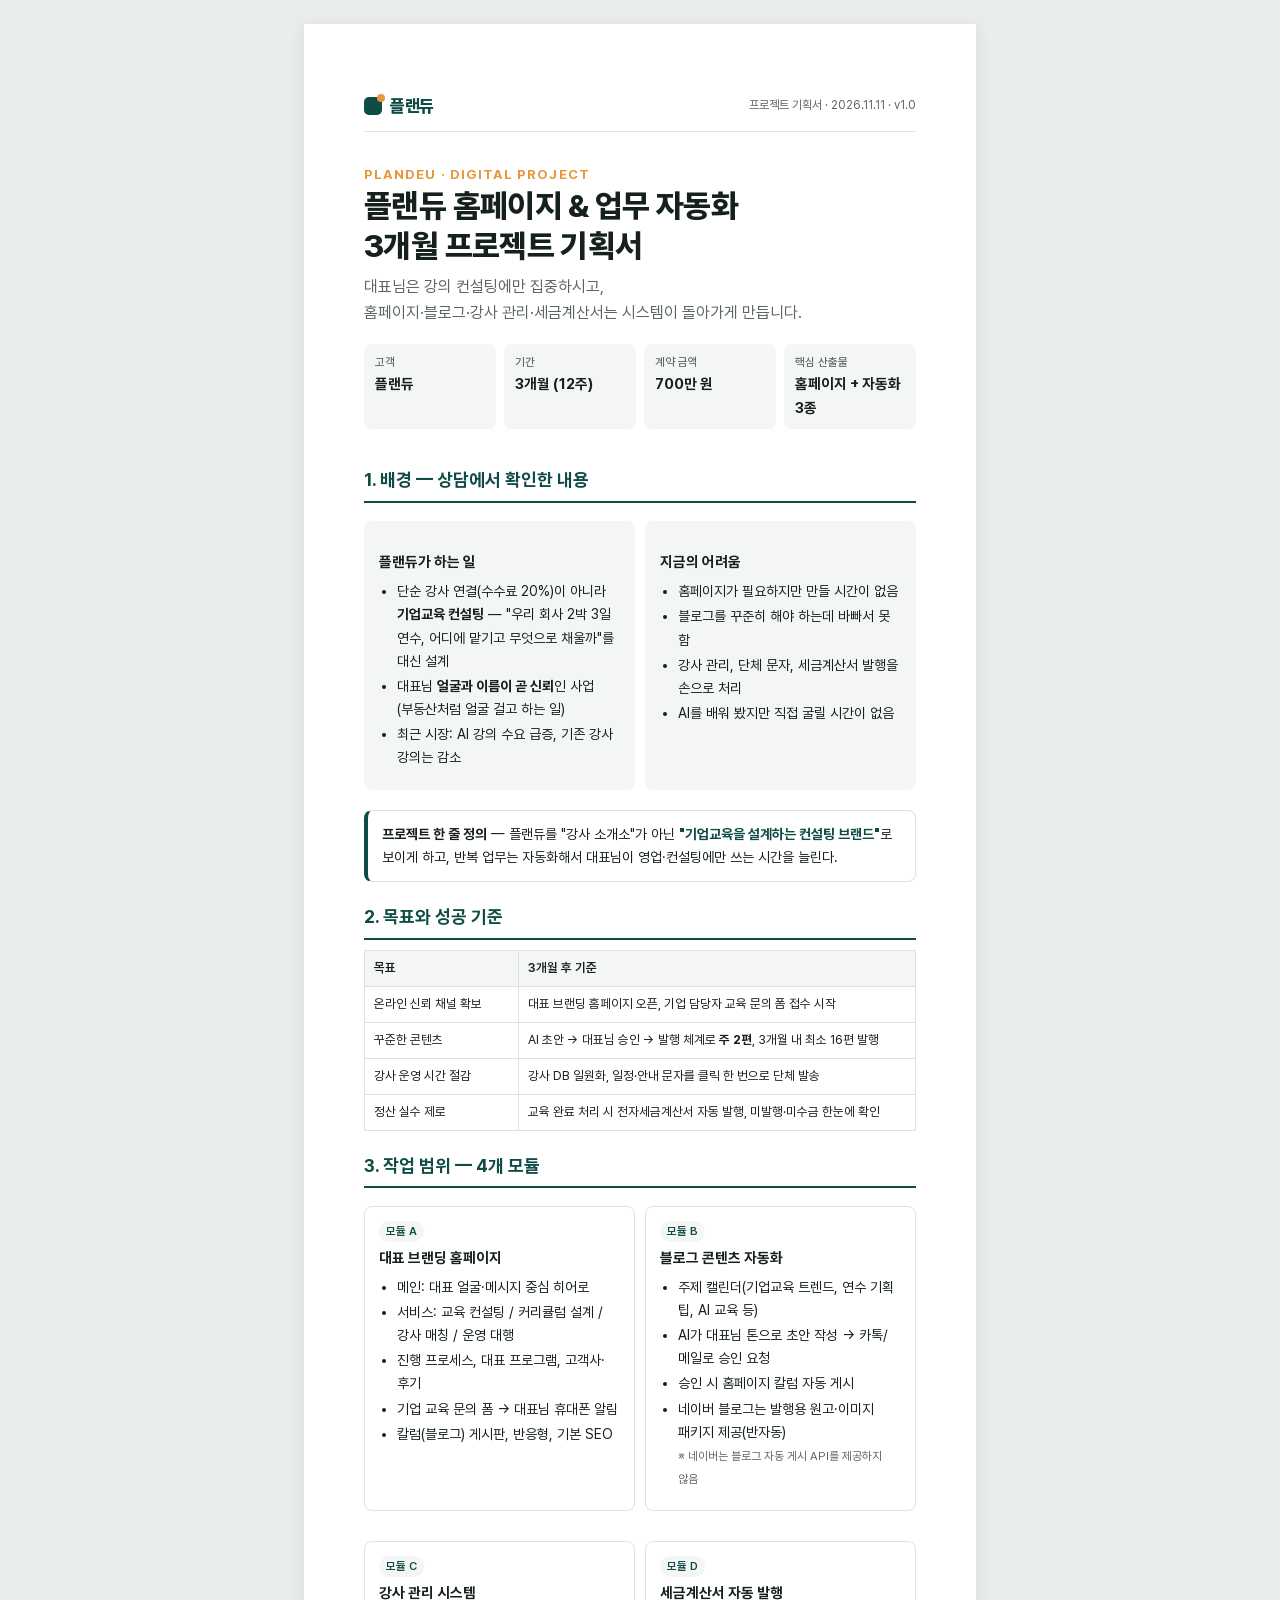
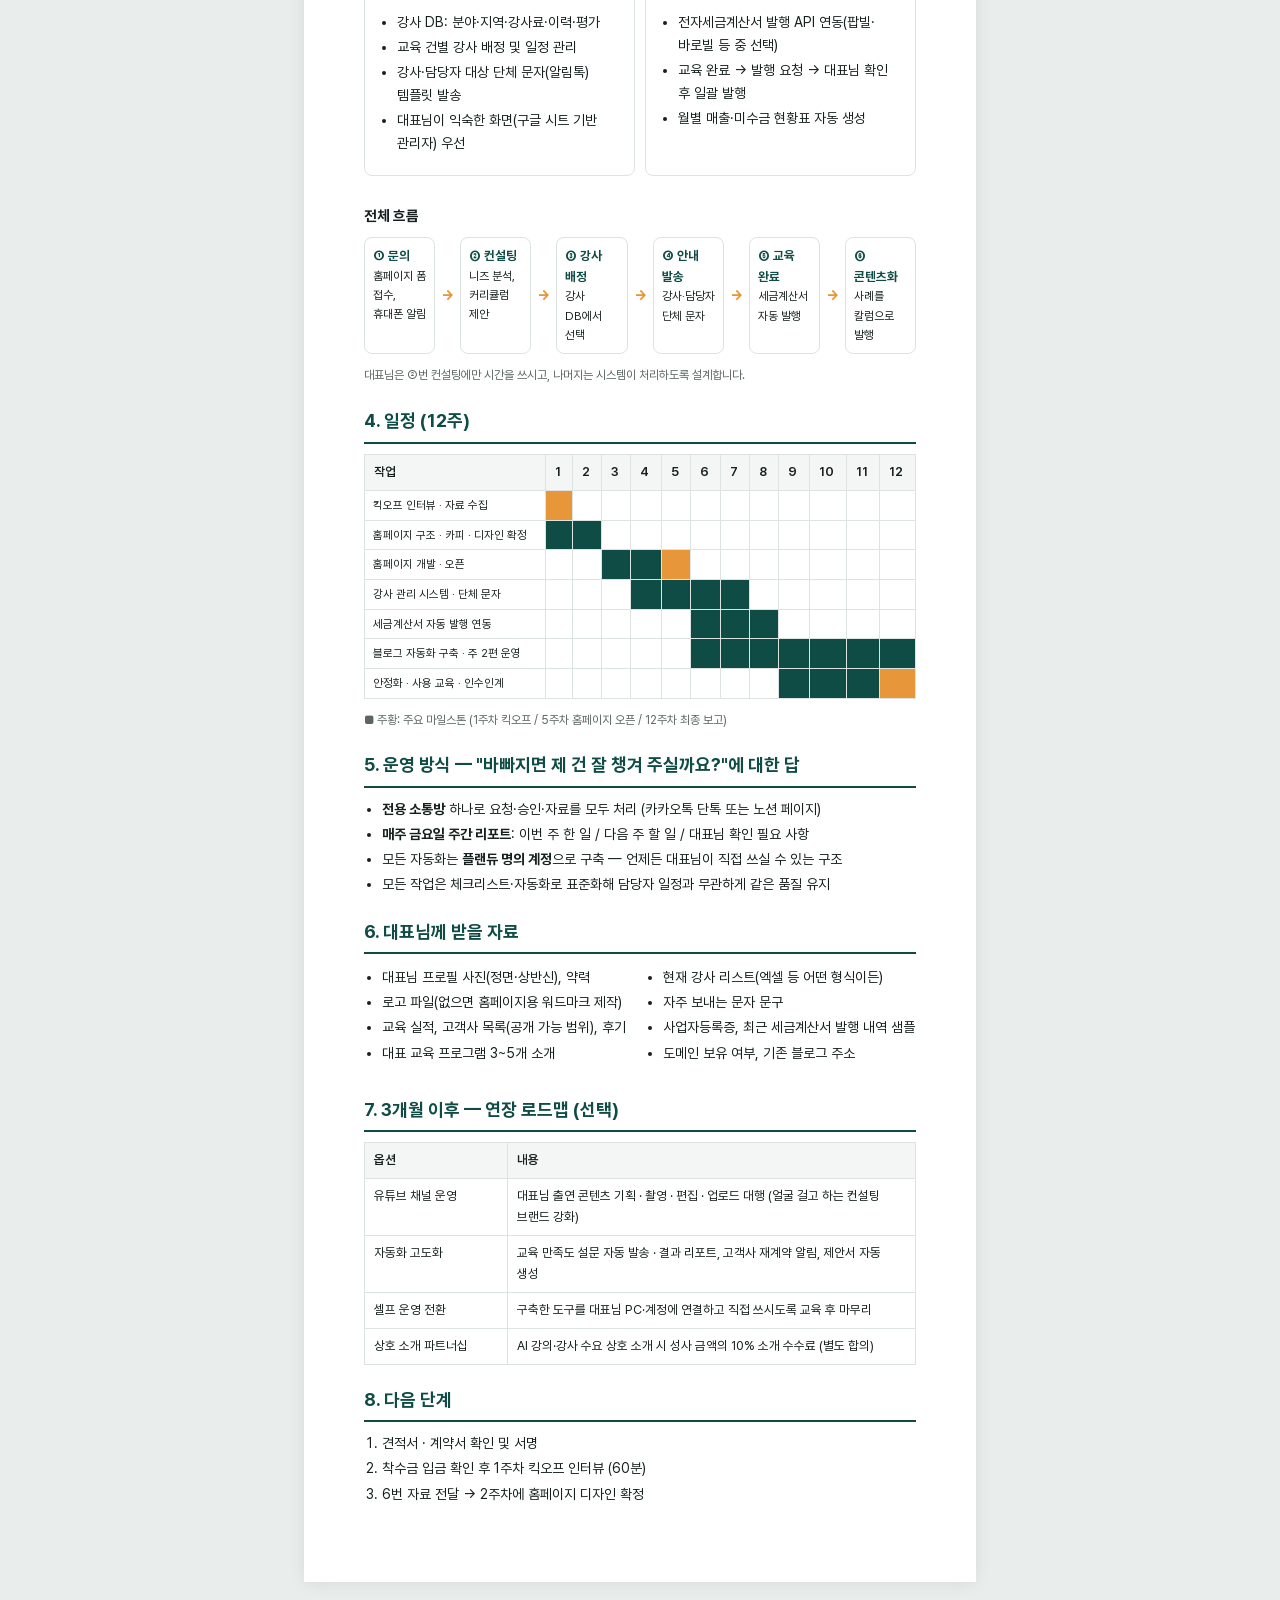
==== plandeu/01_기획서.html @ e1612bf4 "플랜듀 프로젝트 시작: 기획서·견적서·계약서·홈페이지 시안 - 2026-11-11 통화 내용 기반 3개월 700만 원 프로젝트 문서화 - 기획서/견적서/계약서 HTML + PDF," ====
<!doctype html>
<html lang="ko">
<head>
<meta charset="utf-8">
<meta name="viewport" content="width=device-width, initial-scale=1">
<title>플랜듀 프로젝트 기획서</title>
<link rel="stylesheet" href="doc.css">
<style>
  .cover { padding: 14px 0 10px; }
  h2 { margin-top: 20px; }
  .cover .kicker { color: var(--accent); font-weight: 700; font-size: 10pt; letter-spacing: .08em; }
  .cover .lead { font-size: 12pt; color: var(--sub); margin-top: 8px; }
  .meta { display: grid; grid-template-columns: repeat(4, 1fr); gap: 8px; margin: 18px 0 6px; }
  .meta div { background: var(--soft); border-radius: 8px; padding: 9px 11px; }
  .meta b { display: block; font-size: 8.5pt; color: var(--sub); font-weight: 500; }
  .meta span { font-weight: 700; font-size: 11pt; }
  .flow { display: flex; flex-wrap: wrap; gap: 6px; align-items: stretch; margin: 8px 0 12px; }
  .flow .st { flex: 1 1 0; min-width: 0; border: 1px solid var(--line); border-radius: 8px; padding: 8px; font-size: 8.8pt; background: #fff; }
  .flow .st b { display: block; color: var(--brand); font-size: 9.5pt; }
  .flow .ar { align-self: center; color: var(--accent); font-weight: 800; }
  .gantt td { padding: 5px 4px; text-align: center; font-size: 8.5pt; }
  .gantt td:first-child { text-align: left; white-space: nowrap; padding-left: 8px; }
  .gantt .on { background: var(--brand); }
  .gantt .ac { background: var(--accent); }
  .mod h3 { margin-top: 0; }
  .mod .tag { margin-bottom: 4px; }
</style>
</head>
<body>
<div class="page">

<div class="brandbar"><span class="logo"><i></i>플랜듀</span><span>프로젝트 기획서 · 2026.11.11 · v1.0</span></div>

<section class="cover">
  <div class="kicker">PLANDEU · DIGITAL PROJECT</div>
  <h1>플랜듀 홈페이지 &amp; 업무 자동화<br>3개월 프로젝트 기획서</h1>
  <p class="lead">대표님은 강의 컨설팅에만 집중하시고,<br>홈페이지·블로그·강사 관리·세금계산서는 시스템이 돌아가게 만듭니다.</p>
  <div class="meta">
    <div><b>고객</b><span>플랜듀</span></div>
    <div><b>기간</b><span>3개월 (12주)</span></div>
    <div><b>계약 금액</b><span>700만 원</span></div>
    <div><b>핵심 산출물</b><span>홈페이지 + 자동화 3종</span></div>
  </div>
</section>

<h2>1. 배경 — 상담에서 확인한 내용</h2>
<div class="grid2">
  <div class="box soft">
    <h3>플랜듀가 하는 일</h3>
    <ul>
      <li>단순 강사 연결(수수료 20%)이 아니라 <strong>기업교육 컨설팅</strong> — "우리 회사 2박 3일 연수, 어디에 맡기고 무엇으로 채울까"를 대신 설계</li>
      <li>대표님 <strong>얼굴과 이름이 곧 신뢰</strong>인 사업 (부동산처럼 얼굴 걸고 하는 일)</li>
      <li>최근 시장: AI 강의 수요 급증, 기존 강사 강의는 감소</li>
    </ul>
  </div>
  <div class="box soft">
    <h3>지금의 어려움</h3>
    <ul>
      <li>홈페이지가 필요하지만 만들 시간이 없음</li>
      <li>블로그를 꾸준히 해야 하는데 바빠서 못 함</li>
      <li>강사 관리, 단체 문자, 세금계산서 발행을 손으로 처리</li>
      <li>AI를 배워 봤지만 직접 굴릴 시간이 없음</li>
    </ul>
  </div>
</div>
<div class="box brand">
  <strong>프로젝트 한 줄 정의</strong> — 플랜듀를 "강사 소개소"가 아닌 <span class="hl">"기업교육을 설계하는 컨설팅 브랜드"</span>로 보이게 하고, 반복 업무는 자동화해서 대표님이 영업·컨설팅에만 쓰는 시간을 늘린다.
</div>

<h2>2. 목표와 성공 기준</h2>
<table>
  <thead><tr><th style="width:28%">목표</th><th>3개월 후 기준</th></tr></thead>
  <tbody>
    <tr><td>온라인 신뢰 채널 확보</td><td>대표 브랜딩 홈페이지 오픈, 기업 담당자 교육 문의 폼 접수 시작</td></tr>
    <tr><td>꾸준한 콘텐츠</td><td>AI 초안 → 대표님 승인 → 발행 체계로 <strong>주 2편</strong>, 3개월 내 최소 16편 발행</td></tr>
    <tr><td>강사 운영 시간 절감</td><td>강사 DB 일원화, 일정·안내 문자를 클릭 한 번으로 단체 발송</td></tr>
    <tr><td>정산 실수 제로</td><td>교육 완료 처리 시 전자세금계산서 자동 발행, 미발행·미수금 한눈에 확인</td></tr>
  </tbody>
</table>

<h2>3. 작업 범위 — 4개 모듈</h2>
<div class="grid2">
  <div class="box mod">
    <span class="tag">모듈 A</span>
    <h3>대표 브랜딩 홈페이지</h3>
    <ul>
      <li>메인: 대표 얼굴·메시지 중심 히어로</li>
      <li>서비스: 교육 컨설팅 / 커리큘럼 설계 / 강사 매칭 / 운영 대행</li>
      <li>진행 프로세스, 대표 프로그램, 고객사·후기</li>
      <li>기업 교육 문의 폼 → 대표님 휴대폰 알림</li>
      <li>칼럼(블로그) 게시판, 반응형, 기본 SEO</li>
    </ul>
  </div>
  <div class="box mod">
    <span class="tag">모듈 B</span>
    <h3>블로그 콘텐츠 자동화</h3>
    <ul>
      <li>주제 캘린더(기업교육 트렌드, 연수 기획 팁, AI 교육 등)</li>
      <li>AI가 대표님 톤으로 초안 작성 → 카톡/메일로 승인 요청</li>
      <li>승인 시 홈페이지 칼럼 자동 게시</li>
      <li>네이버 블로그는 발행용 원고·이미지 패키지 제공(반자동)<br><small>※ 네이버는 블로그 자동 게시 API를 제공하지 않음</small></li>
    </ul>
  </div>
  <div class="box mod">
    <span class="tag">모듈 C</span>
    <h3>강사 관리 시스템</h3>
    <ul>
      <li>강사 DB: 분야·지역·강사료·이력·평가</li>
      <li>교육 건별 강사 배정 및 일정 관리</li>
      <li>강사·담당자 대상 단체 문자(알림톡) 템플릿 발송</li>
      <li>대표님이 익숙한 화면(구글 시트 기반 관리자) 우선</li>
    </ul>
  </div>
  <div class="box mod">
    <span class="tag">모듈 D</span>
    <h3>세금계산서 자동 발행</h3>
    <ul>
      <li>전자세금계산서 발행 API 연동(팝빌·바로빌 등 중 선택)</li>
      <li>교육 완료 → 발행 요청 → 대표님 확인 후 일괄 발행</li>
      <li>월별 매출·미수금 현황표 자동 생성</li>
    </ul>
  </div>
</div>

<h3>전체 흐름</h3>
<div class="flow">
  <div class="st"><b>① 문의</b>홈페이지 폼 접수, 휴대폰 알림</div><div class="ar">→</div>
  <div class="st"><b>② 컨설팅</b>니즈 분석, 커리큘럼 제안</div><div class="ar">→</div>
  <div class="st"><b>③ 강사 배정</b>강사 DB에서 선택</div><div class="ar">→</div>
  <div class="st"><b>④ 안내 발송</b>강사·담당자 단체 문자</div><div class="ar">→</div>
  <div class="st"><b>⑤ 교육 완료</b>세금계산서 자동 발행</div><div class="ar">→</div>
  <div class="st"><b>⑥ 콘텐츠화</b>사례를 칼럼으로 발행</div>
</div>
<p class="note">대표님은 ②번 컨설팅에만 시간을 쓰시고, 나머지는 시스템이 처리하도록 설계합니다.</p>

<h2>4. 일정 (12주)</h2>
<table class="gantt">
  <thead><tr><th>작업</th><th>1</th><th>2</th><th>3</th><th>4</th><th>5</th><th>6</th><th>7</th><th>8</th><th>9</th><th>10</th><th>11</th><th>12</th></tr></thead>
  <tbody>
    <tr><td>킥오프 인터뷰 · 자료 수집</td><td class="ac"></td><td></td><td></td><td></td><td></td><td></td><td></td><td></td><td></td><td></td><td></td><td></td></tr>
    <tr><td>홈페이지 구조 · 카피 · 디자인 확정</td><td class="on"></td><td class="on"></td><td></td><td></td><td></td><td></td><td></td><td></td><td></td><td></td><td></td><td></td></tr>
    <tr><td>홈페이지 개발 · 오픈</td><td></td><td></td><td class="on"></td><td class="on"></td><td class="ac"></td><td></td><td></td><td></td><td></td><td></td><td></td><td></td></tr>
    <tr><td>강사 관리 시스템 · 단체 문자</td><td></td><td></td><td></td><td class="on"></td><td class="on"></td><td class="on"></td><td class="on"></td><td></td><td></td><td></td><td></td><td></td></tr>
    <tr><td>세금계산서 자동 발행 연동</td><td></td><td></td><td></td><td></td><td></td><td class="on"></td><td class="on"></td><td class="on"></td><td></td><td></td><td></td><td></td></tr>
    <tr><td>블로그 자동화 구축 · 주 2편 운영</td><td></td><td></td><td></td><td></td><td></td><td class="on"></td><td class="on"></td><td class="on"></td><td class="on"></td><td class="on"></td><td class="on"></td><td class="on"></td></tr>
    <tr><td>안정화 · 사용 교육 · 인수인계</td><td></td><td></td><td></td><td></td><td></td><td></td><td></td><td></td><td class="on"></td><td class="on"></td><td class="on"></td><td class="ac"></td></tr>
  </tbody>
</table>
<p class="note">■ 주황: 주요 마일스톤 (1주차 킥오프 / 5주차 홈페이지 오픈 / 12주차 최종 보고)</p>

<h2>5. 운영 방식 — "바빠지면 제 건 잘 챙겨 주실까요?"에 대한 답</h2>
<ul>
  <li><strong>전용 소통방</strong> 하나로 요청·승인·자료를 모두 처리 (카카오톡 단톡 또는 노션 페이지)</li>
  <li><strong>매주 금요일 주간 리포트</strong>: 이번 주 한 일 / 다음 주 할 일 / 대표님 확인 필요 사항</li>
  <li>모든 자동화는 <strong>플랜듀 명의 계정</strong>으로 구축 — 언제든 대표님이 직접 쓰실 수 있는 구조</li>
  <li>모든 작업은 체크리스트·자동화로 표준화해 담당자 일정과 무관하게 같은 품질 유지</li>
</ul>

<h2>6. 대표님께 받을 자료</h2>
<div class="grid2">
  <ul>
    <li>대표님 프로필 사진(정면·상반신), 약력</li>
    <li>로고 파일(없으면 홈페이지용 워드마크 제작)</li>
    <li>교육 실적, 고객사 목록(공개 가능 범위), 후기</li>
    <li>대표 교육 프로그램 3~5개 소개</li>
  </ul>
  <ul>
    <li>현재 강사 리스트(엑셀 등 어떤 형식이든)</li>
    <li>자주 보내는 문자 문구</li>
    <li>사업자등록증, 최근 세금계산서 발행 내역 샘플</li>
    <li>도메인 보유 여부, 기존 블로그 주소</li>
  </ul>
</div>

<h2>7. 3개월 이후 — 연장 로드맵 (선택)</h2>
<table>
  <thead><tr><th style="width:26%">옵션</th><th>내용</th></tr></thead>
  <tbody>
    <tr><td>유튜브 채널 운영</td><td>대표님 출연 콘텐츠 기획 · 촬영 · 편집 · 업로드 대행 (얼굴 걸고 하는 컨설팅 브랜드 강화)</td></tr>
    <tr><td>자동화 고도화</td><td>교육 만족도 설문 자동 발송 · 결과 리포트, 고객사 재계약 알림, 제안서 자동 생성</td></tr>
    <tr><td>셀프 운영 전환</td><td>구축한 도구를 대표님 PC·계정에 연결하고 직접 쓰시도록 교육 후 마무리</td></tr>
    <tr><td>상호 소개 파트너십</td><td>AI 강의·강사 수요 상호 소개 시 성사 금액의 10% 소개 수수료 (별도 합의)</td></tr>
  </tbody>
</table>

<h2>8. 다음 단계</h2>
<ol>
  <li>견적서 · 계약서 확인 및 서명</li>
  <li>착수금 입금 확인 후 1주차 킥오프 인터뷰 (60분)</li>
  <li>6번 자료 전달 → 2주차에 홈페이지 디자인 확정</li>
</ol>

</div>
</body>
</html>
---- plandeu/doc.css ----
/* 플랜듀 문서 공통 스타일 — A4 인쇄/PDF용 */
@font-face { font-family: Pretendard; font-weight: 400; src: url(../cardnews/fonts/Pretendard-Regular.woff2) format('woff2'); }
@font-face { font-family: Pretendard; font-weight: 500; src: url(../cardnews/fonts/Pretendard-Medium.woff2) format('woff2'); }
@font-face { font-family: Pretendard; font-weight: 600; src: url(../cardnews/fonts/Pretendard-SemiBold.woff2) format('woff2'); }
@font-face { font-family: Pretendard; font-weight: 700; src: url(../cardnews/fonts/Pretendard-Bold.woff2) format('woff2'); }
@font-face { font-family: Pretendard; font-weight: 800; src: url(../cardnews/fonts/Pretendard-ExtraBold.woff2) format('woff2'); }

:root {
  --ink: #16201F;
  --sub: #5B6664;
  --line: #DCE3E1;
  --soft: #F3F6F5;
  --brand: #0F4C45;     /* 플랜듀 딥그린 */
  --accent: #E8963A;    /* 앰버 포인트 */
}
@page { size: A4; margin: 18mm 16mm 18mm 16mm; }
* { box-sizing: border-box; }
html { -webkit-print-color-adjust: exact; print-color-adjust: exact; }
body {
  margin: 0; color: var(--ink); background: #fff;
  font-family: Pretendard, 'Apple SD Gothic Neo', 'Noto Sans KR', sans-serif;
  font-size: 10.5pt; line-height: 1.65; word-break: keep-all;
}
.page { max-width: 178mm; margin: 0 auto; }
@media screen { body { background: #E9EEED; } .page { background: #fff; padding: 18mm 16mm; margin: 24px auto; box-shadow: 0 2px 16px rgba(0,0,0,.08); } }

h1 { font-size: 24pt; font-weight: 800; letter-spacing: -0.02em; margin: 0 0 4px; line-height: 1.25; }
h2 { font-size: 13.5pt; font-weight: 700; margin: 26px 0 10px; padding-bottom: 6px; border-bottom: 2px solid var(--brand); color: var(--brand); break-after: avoid; }
h3 { font-size: 11pt; font-weight: 700; margin: 16px 0 6px; break-after: avoid; }
p { margin: 0 0 8px; }
ul, ol { margin: 0 0 8px; padding-left: 18px; }
li { margin: 2px 0; }
small, .muted { color: var(--sub); }
strong { font-weight: 700; }
.hl { color: var(--brand); font-weight: 700; }

.brandbar { display: flex; justify-content: space-between; align-items: center; padding-bottom: 10px; margin-bottom: 18px; border-bottom: 1px solid var(--line); font-size: 9pt; color: var(--sub); }
.logo { display: inline-flex; align-items: center; gap: 8px; font-weight: 800; font-size: 13pt; color: var(--brand); letter-spacing: -0.02em; }
.logo i { width: 18px; height: 18px; border-radius: 5px; background: var(--brand); position: relative; display: inline-block; }
.logo i::after { content: ''; position: absolute; right: -3px; top: -3px; width: 8px; height: 8px; border-radius: 50%; background: var(--accent); }

table { width: 100%; border-collapse: collapse; margin: 6px 0 12px; font-size: 9.5pt; break-inside: auto; }
th, td { border: 1px solid var(--line); padding: 7px 9px; vertical-align: top; text-align: left; }
th { background: var(--soft); font-weight: 600; }
tr { break-inside: avoid; }
td.num, th.num { text-align: right; font-variant-numeric: tabular-nums; white-space: nowrap; }
tfoot td { font-weight: 700; background: var(--soft); }

.box { border: 1px solid var(--line); border-radius: 8px; padding: 12px 14px; margin: 8px 0 12px; background: #fff; break-inside: avoid; }
.box.soft { background: var(--soft); border-color: transparent; }
.box.brand { border-left: 4px solid var(--brand); }
.grid2 { display: grid; grid-template-columns: 1fr 1fr; gap: 10px; }
.grid3 { display: grid; grid-template-columns: 1fr 1fr 1fr; gap: 10px; }
.tag { display: inline-block; font-size: 8.5pt; font-weight: 600; padding: 1px 7px; border-radius: 99px; background: var(--soft); color: var(--brand); }
.note { font-size: 9pt; color: var(--sub); }
.blank { display: inline-block; min-width: 120px; border-bottom: 1px solid var(--ink); }
.pb { break-before: page; }
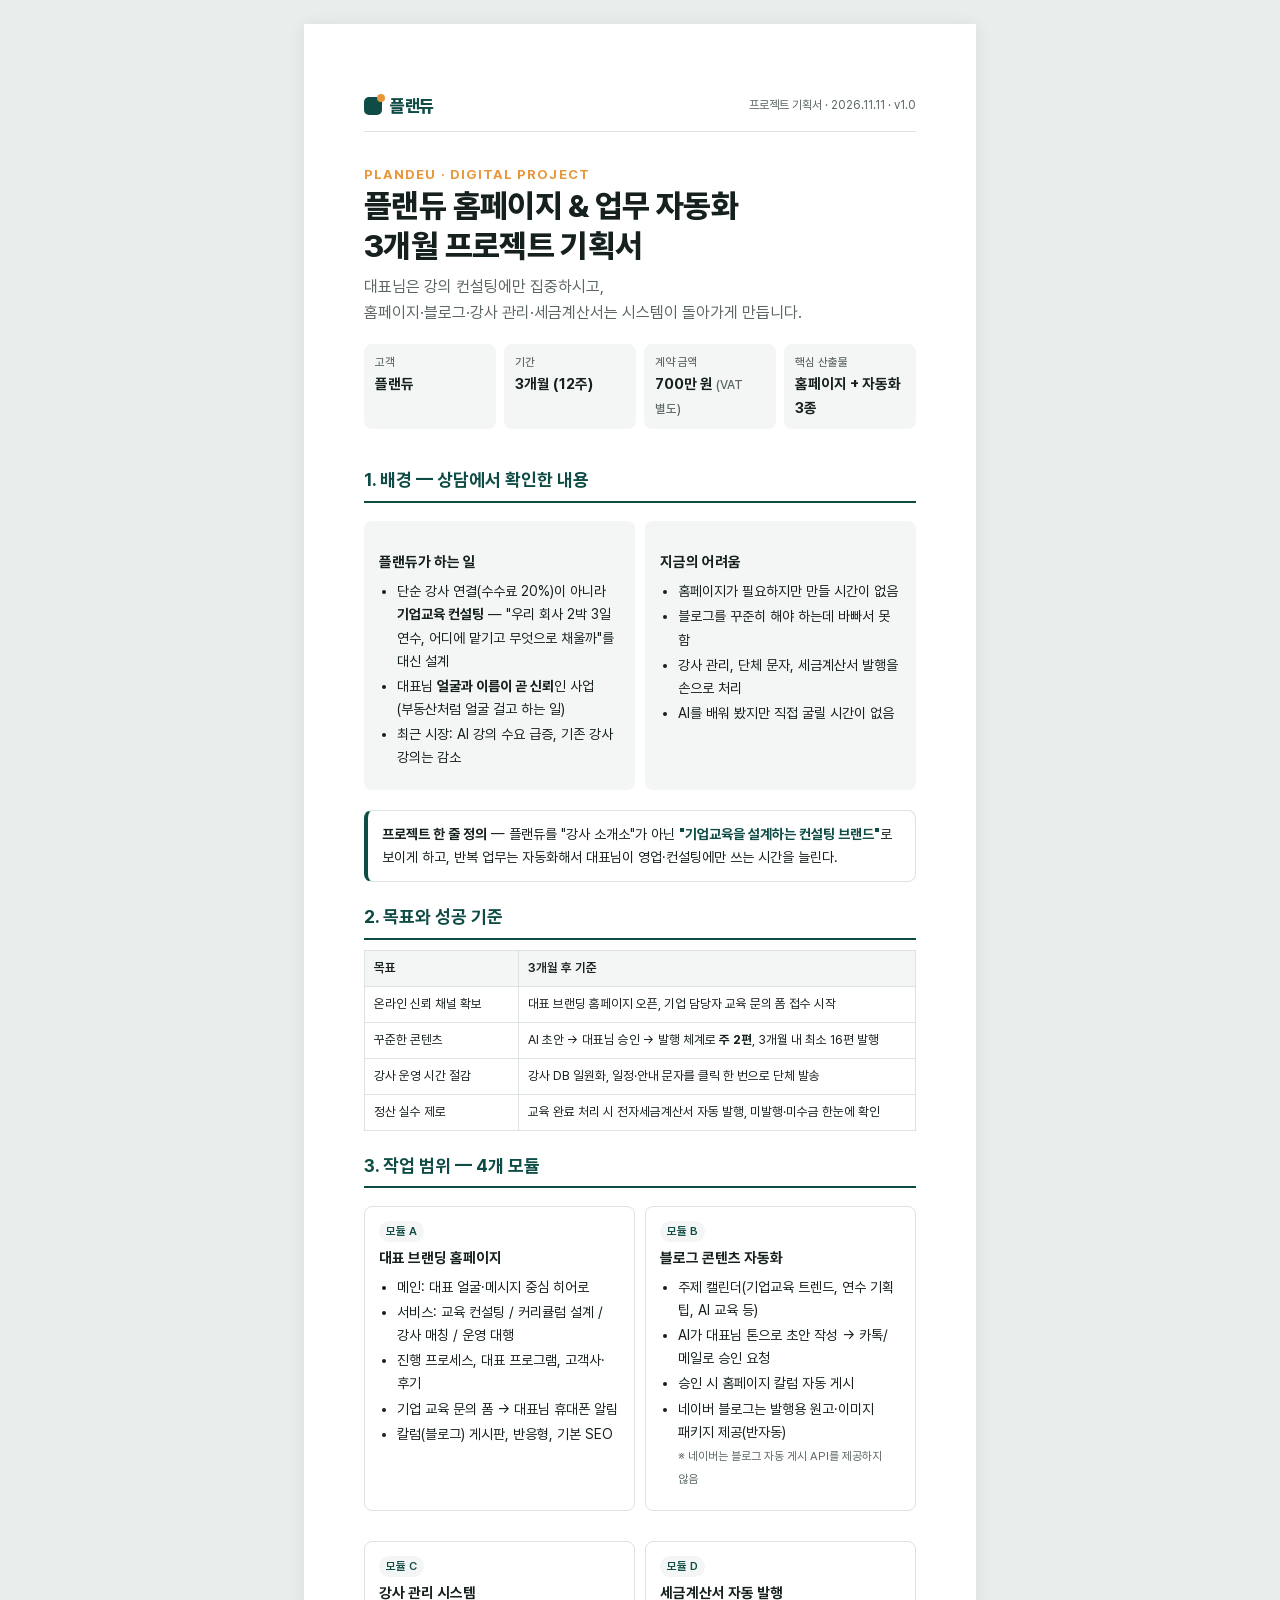
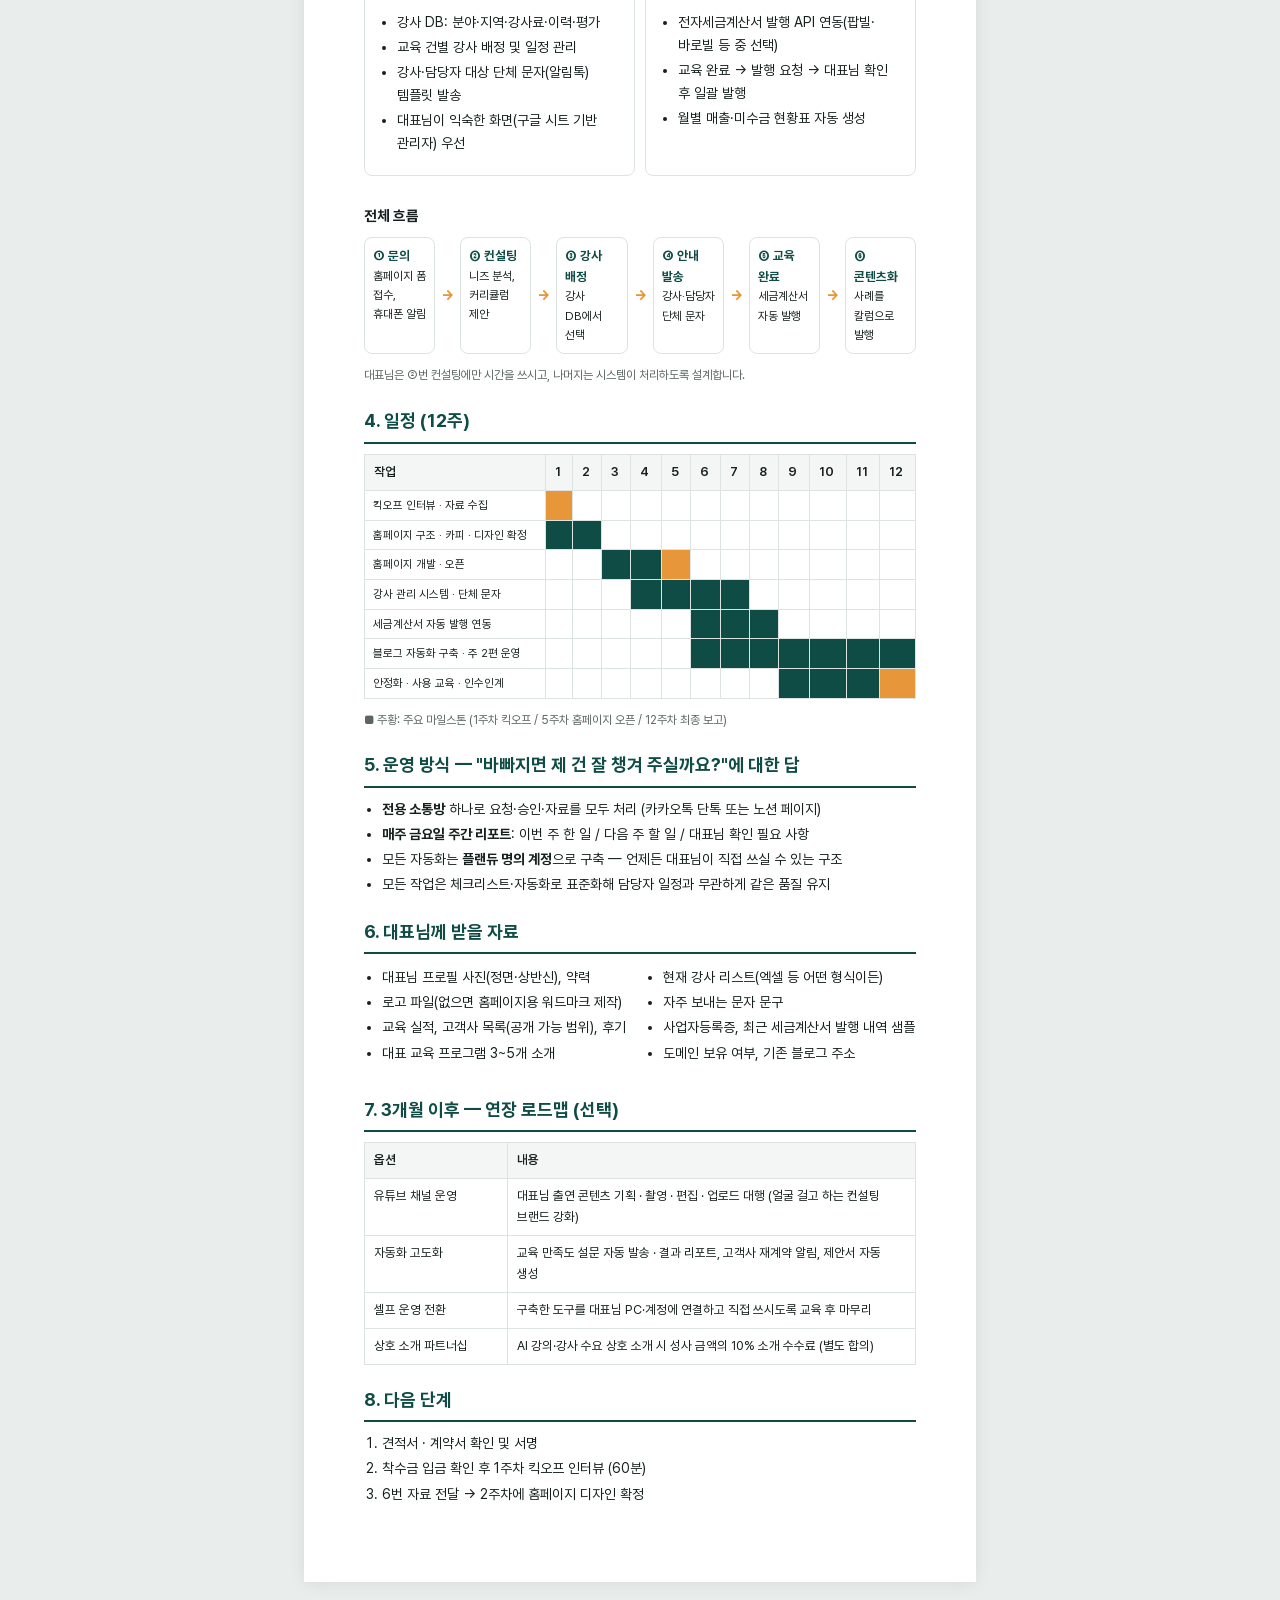
==== commit d33ae54d: "플랜듀: 계약 금액 부가세 별도 확정 반영 Co-Authored-By: Claude Opus 5.5 <noreply@anthropic.com> Claude-Session: http" ====
--- a/plandeu/01_기획서.html
+++ b/plandeu/01_기획서.html
@@ -38,7 +38,7 @@
   <div class="meta">
     <div><b>고객</b><span>플랜듀</span></div>
     <div><b>기간</b><span>3개월 (12주)</span></div>
-    <div><b>계약 금액</b><span>700만 원</span></div>
+    <div><b>계약 금액</b><span>700만 원 <small style="font-weight:500">(VAT 별도)</small></span></div>
     <div><b>핵심 산출물</b><span>홈페이지 + 자동화 3종</span></div>
   </div>
 </section>
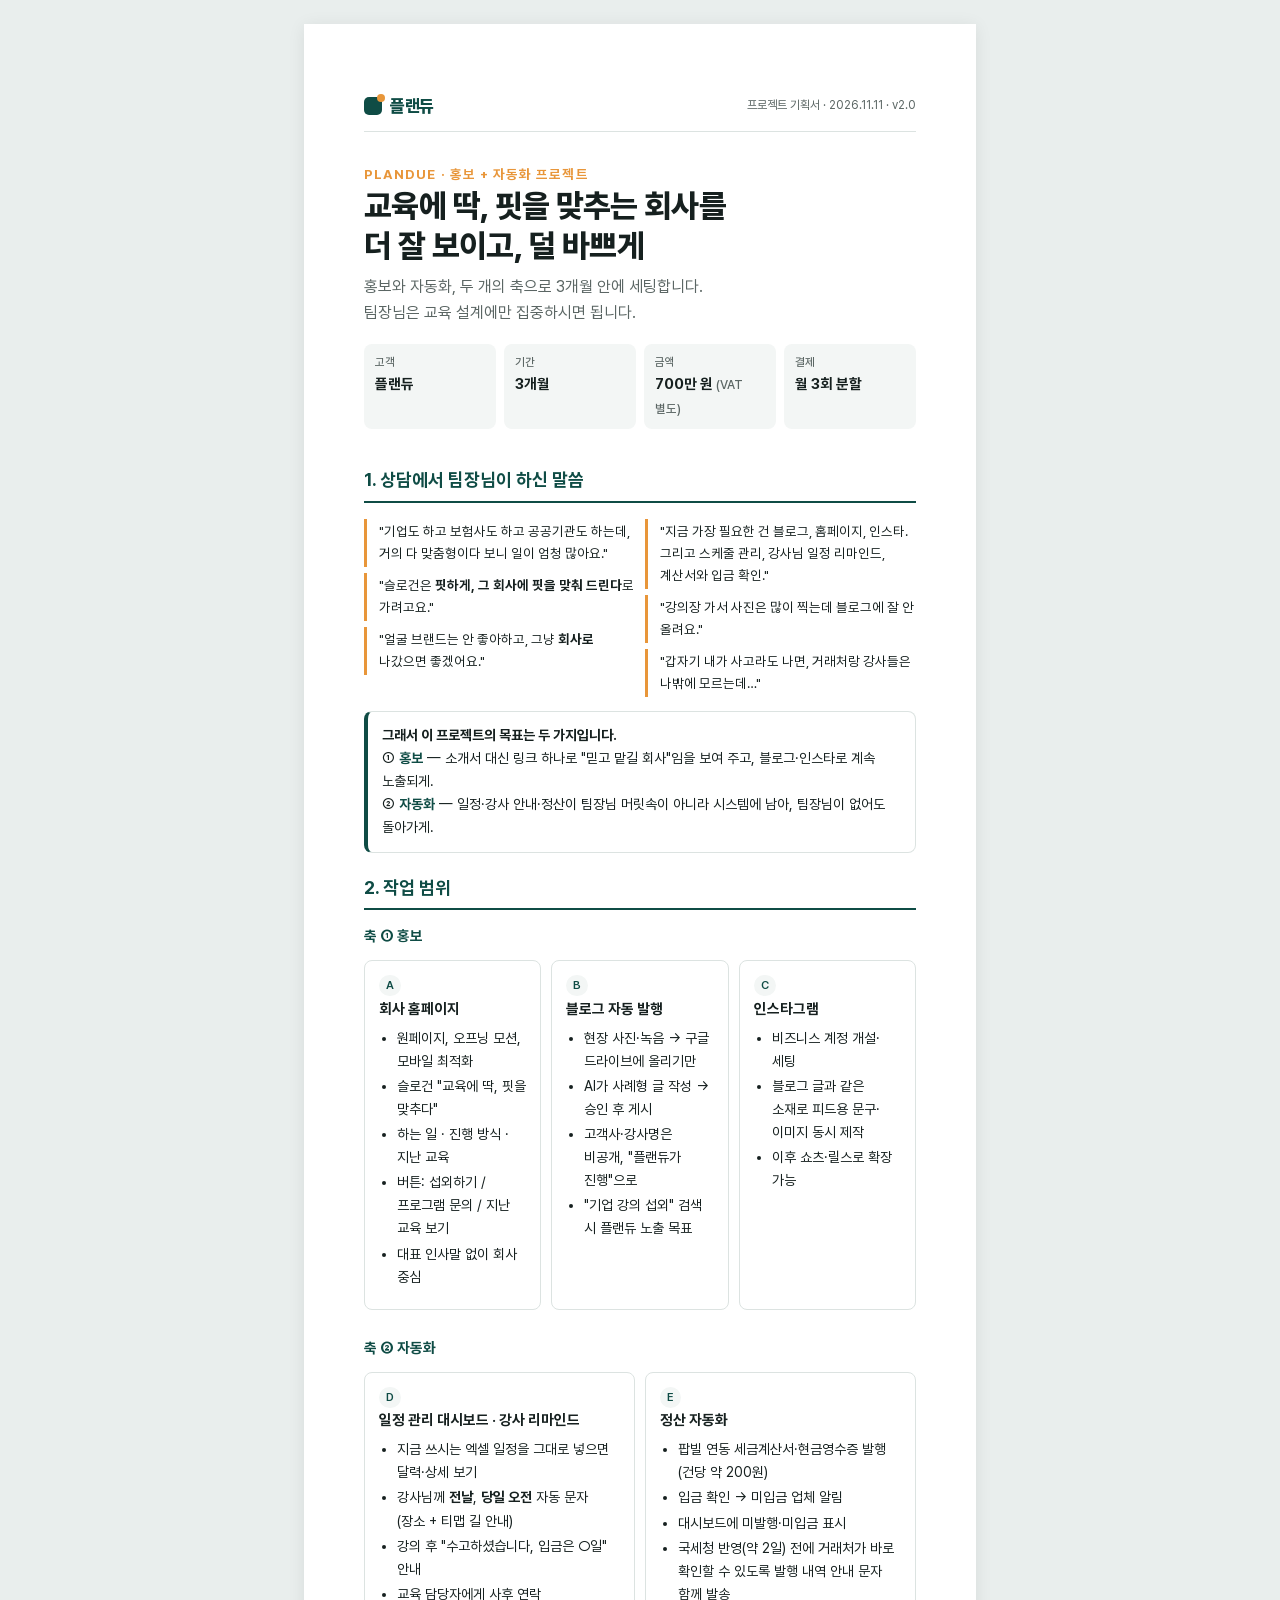
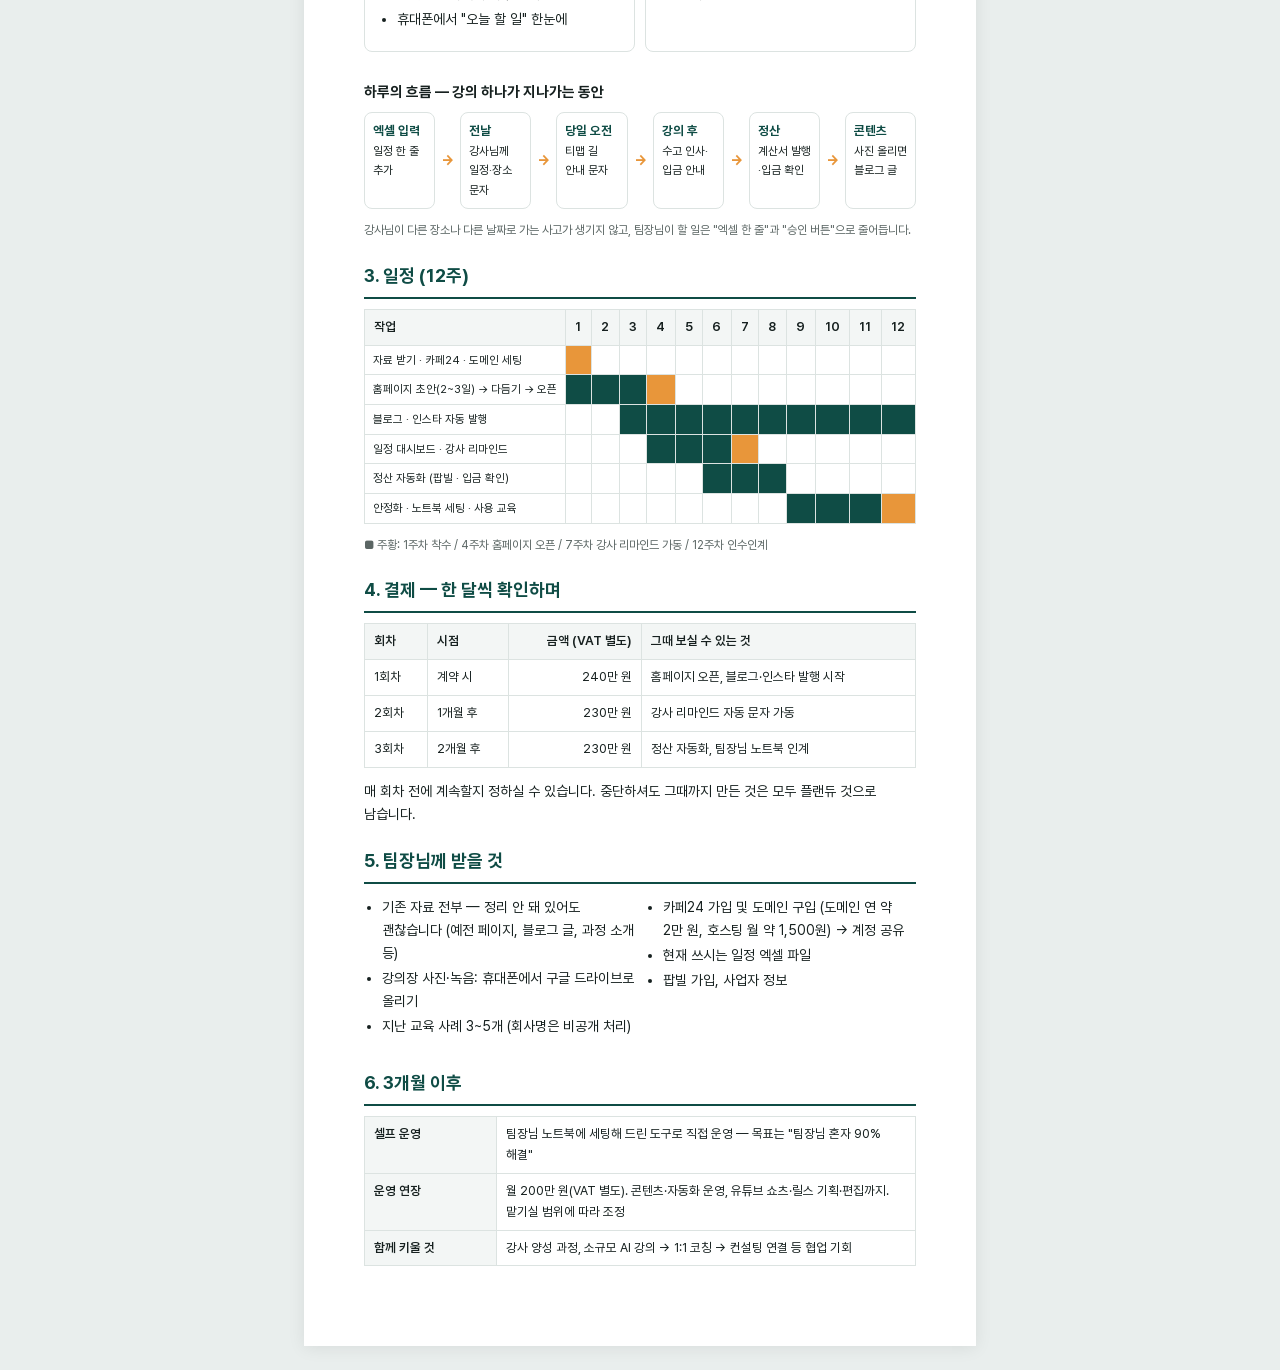
==== commit 47d74ef9: "플랜듀 v2: 상담 녹음 반영해 기획서·견적서·계약서·홈페이지 시안 수정 - 회사 중심 원페이지 시안(슬로건 '교육에 딱, 핏을 맞추다', 오프닝 모션) - 범위를 홍보(홈페이지·" ====
--- a/plandeu/01_기획서.html
+++ b/plandeu/01_기획서.html
@@ -14,7 +14,8 @@
   .meta div { background: var(--soft); border-radius: 8px; padding: 9px 11px; }
   .meta b { display: block; font-size: 8.5pt; color: var(--sub); font-weight: 500; }
   .meta span { font-weight: 700; font-size: 11pt; }
-  .flow { display: flex; flex-wrap: wrap; gap: 6px; align-items: stretch; margin: 8px 0 12px; }
+  .quote { border-left: 3px solid var(--accent); padding: 2px 0 2px 12px; margin: 6px 0; color: var(--ink); font-size: 10pt; }
+  .flow { display: flex; gap: 6px; align-items: stretch; margin: 8px 0 12px; }
   .flow .st { flex: 1 1 0; min-width: 0; border: 1px solid var(--line); border-radius: 8px; padding: 8px; font-size: 8.8pt; background: #fff; }
   .flow .st b { display: block; color: var(--brand); font-size: 9.5pt; }
   .flow .ar { align-self: center; color: var(--accent); font-weight: 800; }
@@ -23,172 +24,122 @@
   .gantt .on { background: var(--brand); }
   .gantt .ac { background: var(--accent); }
   .mod h3 { margin-top: 0; }
-  .mod .tag { margin-bottom: 4px; }
+  .gantt { break-inside: avoid; }
+  .axis { font-weight: 700; color: var(--brand); margin: 14px 0 4px; font-size: 11pt; }
 </style>
 </head>
 <body>
 <div class="page">
 
-<div class="brandbar"><span class="logo"><i></i>플랜듀</span><span>프로젝트 기획서 · 2026.11.11 · v1.0</span></div>
+<div class="brandbar"><span class="logo"><i></i>플랜듀</span><span>프로젝트 기획서 · 2026.11.11 · v2.0</span></div>
 
 <section class="cover">
-  <div class="kicker">PLANDEU · DIGITAL PROJECT</div>
-  <h1>플랜듀 홈페이지 &amp; 업무 자동화<br>3개월 프로젝트 기획서</h1>
-  <p class="lead">대표님은 강의 컨설팅에만 집중하시고,<br>홈페이지·블로그·강사 관리·세금계산서는 시스템이 돌아가게 만듭니다.</p>
+  <div class="kicker">PLANDUE · 홍보 + 자동화 프로젝트</div>
+  <h1>교육에 딱, 핏을 맞추는 회사를<br>더 잘 보이고, 덜 바쁘게</h1>
+  <p class="lead">홍보와 자동화, 두 개의 축으로 3개월 안에 세팅합니다.<br>팀장님은 교육 설계에만 집중하시면 됩니다.</p>
   <div class="meta">
     <div><b>고객</b><span>플랜듀</span></div>
-    <div><b>기간</b><span>3개월 (12주)</span></div>
-    <div><b>계약 금액</b><span>700만 원 <small style="font-weight:500">(VAT 별도)</small></span></div>
-    <div><b>핵심 산출물</b><span>홈페이지 + 자동화 3종</span></div>
+    <div><b>기간</b><span>3개월</span></div>
+    <div><b>금액</b><span>700만 원 <small style="font-weight:500">(VAT 별도)</small></span></div>
+    <div><b>결제</b><span>월 3회 분할</span></div>
   </div>
 </section>
 
-<h2>1. 배경 — 상담에서 확인한 내용</h2>
+<h2>1. 상담에서 팀장님이 하신 말씀</h2>
 <div class="grid2">
-  <div class="box soft">
-    <h3>플랜듀가 하는 일</h3>
-    <ul>
-      <li>단순 강사 연결(수수료 20%)이 아니라 <strong>기업교육 컨설팅</strong> — "우리 회사 2박 3일 연수, 어디에 맡기고 무엇으로 채울까"를 대신 설계</li>
-      <li>대표님 <strong>얼굴과 이름이 곧 신뢰</strong>인 사업 (부동산처럼 얼굴 걸고 하는 일)</li>
-      <li>최근 시장: AI 강의 수요 급증, 기존 강사 강의는 감소</li>
-    </ul>
+  <div>
+    <p class="quote">"기업도 하고 보험사도 하고 공공기관도 하는데, 거의 다 맞춤형이다 보니 일이 엄청 많아요."</p>
+    <p class="quote">"슬로건은 <strong>핏하게, 그 회사에 핏을 맞춰 드린다</strong>로 가려고요."</p>
+    <p class="quote">"얼굴 브랜드는 안 좋아하고, 그냥 <strong>회사로</strong> 나갔으면 좋겠어요."</p>
   </div>
-  <div class="box soft">
-    <h3>지금의 어려움</h3>
-    <ul>
-      <li>홈페이지가 필요하지만 만들 시간이 없음</li>
-      <li>블로그를 꾸준히 해야 하는데 바빠서 못 함</li>
-      <li>강사 관리, 단체 문자, 세금계산서 발행을 손으로 처리</li>
-      <li>AI를 배워 봤지만 직접 굴릴 시간이 없음</li>
-    </ul>
+  <div>
+    <p class="quote">"지금 가장 필요한 건 블로그, 홈페이지, 인스타. 그리고 스케줄 관리, 강사님 일정 리마인드, 계산서와 입금 확인."</p>
+    <p class="quote">"강의장 가서 사진은 많이 찍는데 블로그에 잘 안 올려요."</p>
+    <p class="quote">"갑자기 내가 사고라도 나면, 거래처랑 강사들은 나밖에 모르는데…"</p>
   </div>
 </div>
 <div class="box brand">
-  <strong>프로젝트 한 줄 정의</strong> — 플랜듀를 "강사 소개소"가 아닌 <span class="hl">"기업교육을 설계하는 컨설팅 브랜드"</span>로 보이게 하고, 반복 업무는 자동화해서 대표님이 영업·컨설팅에만 쓰는 시간을 늘린다.
+  <strong>그래서 이 프로젝트의 목표는 두 가지입니다.</strong><br>
+  ① <span class="hl">홍보</span> — 소개서 대신 링크 하나로 "믿고 맡길 회사"임을 보여 주고, 블로그·인스타로 계속 노출되게.<br>
+  ② <span class="hl">자동화</span> — 일정·강사 안내·정산이 팀장님 머릿속이 아니라 시스템에 남아, 팀장님이 없어도 돌아가게.
 </div>
 
-<h2>2. 목표와 성공 기준</h2>
-<table>
-  <thead><tr><th style="width:28%">목표</th><th>3개월 후 기준</th></tr></thead>
-  <tbody>
-    <tr><td>온라인 신뢰 채널 확보</td><td>대표 브랜딩 홈페이지 오픈, 기업 담당자 교육 문의 폼 접수 시작</td></tr>
-    <tr><td>꾸준한 콘텐츠</td><td>AI 초안 → 대표님 승인 → 발행 체계로 <strong>주 2편</strong>, 3개월 내 최소 16편 발행</td></tr>
-    <tr><td>강사 운영 시간 절감</td><td>강사 DB 일원화, 일정·안내 문자를 클릭 한 번으로 단체 발송</td></tr>
-    <tr><td>정산 실수 제로</td><td>교육 완료 처리 시 전자세금계산서 자동 발행, 미발행·미수금 한눈에 확인</td></tr>
-  </tbody>
-</table>
-
-<h2>3. 작업 범위 — 4개 모듈</h2>
+<h2 class="pb">2. 작업 범위</h2>
+<div class="axis">축 ① 홍보</div>
+<div class="grid3">
+  <div class="box mod"><span class="tag">A</span><h3>회사 홈페이지</h3>
+    <ul><li>원페이지, 오프닝 모션, 모바일 최적화</li><li>슬로건 "교육에 딱, 핏을 맞추다"</li><li>하는 일 · 진행 방식 · 지난 교육</li><li>버튼: 섭외하기 / 프로그램 문의 / 지난 교육 보기</li><li>대표 인사말 없이 회사 중심</li></ul></div>
+  <div class="box mod"><span class="tag">B</span><h3>블로그 자동 발행</h3>
+    <ul><li>현장 사진·녹음 → 구글 드라이브에 올리기만</li><li>AI가 사례형 글 작성 → 승인 후 게시</li><li>고객사·강사명은 비공개, "플랜듀가 진행"으로</li><li>"기업 강의 섭외" 검색 시 플랜듀 노출 목표</li></ul></div>
+  <div class="box mod"><span class="tag">C</span><h3>인스타그램</h3>
+    <ul><li>비즈니스 계정 개설·세팅</li><li>블로그 글과 같은 소재로 피드용 문구·이미지 동시 제작</li><li>이후 쇼츠·릴스로 확장 가능</li></ul></div>
+</div>
+<div class="axis">축 ② 자동화</div>
 <div class="grid2">
-  <div class="box mod">
-    <span class="tag">모듈 A</span>
-    <h3>대표 브랜딩 홈페이지</h3>
-    <ul>
-      <li>메인: 대표 얼굴·메시지 중심 히어로</li>
-      <li>서비스: 교육 컨설팅 / 커리큘럼 설계 / 강사 매칭 / 운영 대행</li>
-      <li>진행 프로세스, 대표 프로그램, 고객사·후기</li>
-      <li>기업 교육 문의 폼 → 대표님 휴대폰 알림</li>
-      <li>칼럼(블로그) 게시판, 반응형, 기본 SEO</li>
-    </ul>
-  </div>
-  <div class="box mod">
-    <span class="tag">모듈 B</span>
-    <h3>블로그 콘텐츠 자동화</h3>
-    <ul>
-      <li>주제 캘린더(기업교육 트렌드, 연수 기획 팁, AI 교육 등)</li>
-      <li>AI가 대표님 톤으로 초안 작성 → 카톡/메일로 승인 요청</li>
-      <li>승인 시 홈페이지 칼럼 자동 게시</li>
-      <li>네이버 블로그는 발행용 원고·이미지 패키지 제공(반자동)<br><small>※ 네이버는 블로그 자동 게시 API를 제공하지 않음</small></li>
-    </ul>
-  </div>
-  <div class="box mod">
-    <span class="tag">모듈 C</span>
-    <h3>강사 관리 시스템</h3>
-    <ul>
-      <li>강사 DB: 분야·지역·강사료·이력·평가</li>
-      <li>교육 건별 강사 배정 및 일정 관리</li>
-      <li>강사·담당자 대상 단체 문자(알림톡) 템플릿 발송</li>
-      <li>대표님이 익숙한 화면(구글 시트 기반 관리자) 우선</li>
-    </ul>
-  </div>
-  <div class="box mod">
-    <span class="tag">모듈 D</span>
-    <h3>세금계산서 자동 발행</h3>
-    <ul>
-      <li>전자세금계산서 발행 API 연동(팝빌·바로빌 등 중 선택)</li>
-      <li>교육 완료 → 발행 요청 → 대표님 확인 후 일괄 발행</li>
-      <li>월별 매출·미수금 현황표 자동 생성</li>
-    </ul>
-  </div>
+  <div class="box mod"><span class="tag">D</span><h3>일정 관리 대시보드 · 강사 리마인드</h3>
+    <ul><li>지금 쓰시는 엑셀 일정을 그대로 넣으면 달력·상세 보기</li><li>강사님께 <strong>전날</strong>, <strong>당일 오전</strong> 자동 문자 (장소 + 티맵 길 안내)</li><li>강의 후 "수고하셨습니다, 입금은 ○일" 안내</li><li>교육 담당자에게 사후 연락</li><li>휴대폰에서 "오늘 할 일" 한눈에</li></ul></div>
+  <div class="box mod"><span class="tag">E</span><h3>정산 자동화</h3>
+    <ul><li>팝빌 연동 세금계산서·현금영수증 발행 (건당 약 200원)</li><li>입금 확인 → 미입금 업체 알림</li><li>대시보드에 미발행·미입금 표시</li><li>국세청 반영(약 2일) 전에 거래처가 바로 확인할 수 있도록 발행 내역 안내 문자 함께 발송</li></ul></div>
 </div>
 
-<h3>전체 흐름</h3>
+<h3>하루의 흐름 — 강의 하나가 지나가는 동안</h3>
 <div class="flow">
-  <div class="st"><b>① 문의</b>홈페이지 폼 접수, 휴대폰 알림</div><div class="ar">→</div>
-  <div class="st"><b>② 컨설팅</b>니즈 분석, 커리큘럼 제안</div><div class="ar">→</div>
-  <div class="st"><b>③ 강사 배정</b>강사 DB에서 선택</div><div class="ar">→</div>
-  <div class="st"><b>④ 안내 발송</b>강사·담당자 단체 문자</div><div class="ar">→</div>
-  <div class="st"><b>⑤ 교육 완료</b>세금계산서 자동 발행</div><div class="ar">→</div>
-  <div class="st"><b>⑥ 콘텐츠화</b>사례를 칼럼으로 발행</div>
+  <div class="st"><b>엑셀 입력</b>일정 한 줄 추가</div><div class="ar">→</div>
+  <div class="st"><b>전날</b>강사님께 일정·장소 문자</div><div class="ar">→</div>
+  <div class="st"><b>당일 오전</b>티맵 길 안내 문자</div><div class="ar">→</div>
+  <div class="st"><b>강의 후</b>수고 인사·입금 안내</div><div class="ar">→</div>
+  <div class="st"><b>정산</b>계산서 발행·입금 확인</div><div class="ar">→</div>
+  <div class="st"><b>콘텐츠</b>사진 올리면 블로그 글</div>
 </div>
-<p class="note">대표님은 ②번 컨설팅에만 시간을 쓰시고, 나머지는 시스템이 처리하도록 설계합니다.</p>
+<p class="note">강사님이 다른 장소나 다른 날짜로 가는 사고가 생기지 않고, 팀장님이 할 일은 "엑셀 한 줄"과 "승인 버튼"으로 줄어듭니다.</p>
 
-<h2>4. 일정 (12주)</h2>
+<h2>3. 일정 (12주)</h2>
 <table class="gantt">
   <thead><tr><th>작업</th><th>1</th><th>2</th><th>3</th><th>4</th><th>5</th><th>6</th><th>7</th><th>8</th><th>9</th><th>10</th><th>11</th><th>12</th></tr></thead>
   <tbody>
-    <tr><td>킥오프 인터뷰 · 자료 수집</td><td class="ac"></td><td></td><td></td><td></td><td></td><td></td><td></td><td></td><td></td><td></td><td></td><td></td></tr>
-    <tr><td>홈페이지 구조 · 카피 · 디자인 확정</td><td class="on"></td><td class="on"></td><td></td><td></td><td></td><td></td><td></td><td></td><td></td><td></td><td></td><td></td></tr>
-    <tr><td>홈페이지 개발 · 오픈</td><td></td><td></td><td class="on"></td><td class="on"></td><td class="ac"></td><td></td><td></td><td></td><td></td><td></td><td></td><td></td></tr>
-    <tr><td>강사 관리 시스템 · 단체 문자</td><td></td><td></td><td></td><td class="on"></td><td class="on"></td><td class="on"></td><td class="on"></td><td></td><td></td><td></td><td></td><td></td></tr>
-    <tr><td>세금계산서 자동 발행 연동</td><td></td><td></td><td></td><td></td><td></td><td class="on"></td><td class="on"></td><td class="on"></td><td></td><td></td><td></td><td></td></tr>
-    <tr><td>블로그 자동화 구축 · 주 2편 운영</td><td></td><td></td><td></td><td></td><td></td><td class="on"></td><td class="on"></td><td class="on"></td><td class="on"></td><td class="on"></td><td class="on"></td><td class="on"></td></tr>
-    <tr><td>안정화 · 사용 교육 · 인수인계</td><td></td><td></td><td></td><td></td><td></td><td></td><td></td><td></td><td class="on"></td><td class="on"></td><td class="on"></td><td class="ac"></td></tr>
+    <tr><td>자료 받기 · 카페24 · 도메인 세팅</td><td class="ac"></td><td></td><td></td><td></td><td></td><td></td><td></td><td></td><td></td><td></td><td></td><td></td></tr>
+    <tr><td>홈페이지 초안(2~3일) → 다듬기 → 오픈</td><td class="on"></td><td class="on"></td><td class="on"></td><td class="ac"></td><td></td><td></td><td></td><td></td><td></td><td></td><td></td><td></td></tr>
+    <tr><td>블로그 · 인스타 자동 발행</td><td></td><td></td><td class="on"></td><td class="on"></td><td class="on"></td><td class="on"></td><td class="on"></td><td class="on"></td><td class="on"></td><td class="on"></td><td class="on"></td><td class="on"></td></tr>
+    <tr><td>일정 대시보드 · 강사 리마인드</td><td></td><td></td><td></td><td class="on"></td><td class="on"></td><td class="on"></td><td class="ac"></td><td></td><td></td><td></td><td></td><td></td></tr>
+    <tr><td>정산 자동화 (팝빌 · 입금 확인)</td><td></td><td></td><td></td><td></td><td></td><td class="on"></td><td class="on"></td><td class="on"></td><td></td><td></td><td></td><td></td></tr>
+    <tr><td>안정화 · 노트북 세팅 · 사용 교육</td><td></td><td></td><td></td><td></td><td></td><td></td><td></td><td></td><td class="on"></td><td class="on"></td><td class="on"></td><td class="ac"></td></tr>
   </tbody>
 </table>
-<p class="note">■ 주황: 주요 마일스톤 (1주차 킥오프 / 5주차 홈페이지 오픈 / 12주차 최종 보고)</p>
+<p class="note">■ 주황: 1주차 착수 / 4주차 홈페이지 오픈 / 7주차 강사 리마인드 가동 / 12주차 인수인계</p>
 
-<h2>5. 운영 방식 — "바빠지면 제 건 잘 챙겨 주실까요?"에 대한 답</h2>
-<ul>
-  <li><strong>전용 소통방</strong> 하나로 요청·승인·자료를 모두 처리 (카카오톡 단톡 또는 노션 페이지)</li>
-  <li><strong>매주 금요일 주간 리포트</strong>: 이번 주 한 일 / 다음 주 할 일 / 대표님 확인 필요 사항</li>
-  <li>모든 자동화는 <strong>플랜듀 명의 계정</strong>으로 구축 — 언제든 대표님이 직접 쓰실 수 있는 구조</li>
-  <li>모든 작업은 체크리스트·자동화로 표준화해 담당자 일정과 무관하게 같은 품질 유지</li>
-</ul>
+<h2>4. 결제 — 한 달씩 확인하며</h2>
+<table>
+  <thead><tr><th>회차</th><th>시점</th><th class="num">금액 (VAT 별도)</th><th>그때 보실 수 있는 것</th></tr></thead>
+  <tbody>
+    <tr><td>1회차</td><td>계약 시</td><td class="num">240만 원</td><td>홈페이지 오픈, 블로그·인스타 발행 시작</td></tr>
+    <tr><td>2회차</td><td>1개월 후</td><td class="num">230만 원</td><td>강사 리마인드 자동 문자 가동</td></tr>
+    <tr><td>3회차</td><td>2개월 후</td><td class="num">230만 원</td><td>정산 자동화, 팀장님 노트북 인계</td></tr>
+  </tbody>
+</table>
+<p>매 회차 전에 계속할지 정하실 수 있습니다. 중단하셔도 그때까지 만든 것은 모두 플랜듀 것으로 남습니다.</p>
 
-<h2>6. 대표님께 받을 자료</h2>
+<h2>5. 팀장님께 받을 것</h2>
 <div class="grid2">
   <ul>
-    <li>대표님 프로필 사진(정면·상반신), 약력</li>
-    <li>로고 파일(없으면 홈페이지용 워드마크 제작)</li>
-    <li>교육 실적, 고객사 목록(공개 가능 범위), 후기</li>
-    <li>대표 교육 프로그램 3~5개 소개</li>
+    <li>기존 자료 전부 — 정리 안 돼 있어도 괜찮습니다 (예전 페이지, 블로그 글, 과정 소개 등)</li>
+    <li>강의장 사진·녹음: 휴대폰에서 구글 드라이브로 올리기</li>
+    <li>지난 교육 사례 3~5개 (회사명은 비공개 처리)</li>
   </ul>
   <ul>
-    <li>현재 강사 리스트(엑셀 등 어떤 형식이든)</li>
-    <li>자주 보내는 문자 문구</li>
-    <li>사업자등록증, 최근 세금계산서 발행 내역 샘플</li>
-    <li>도메인 보유 여부, 기존 블로그 주소</li>
+    <li>카페24 가입 및 도메인 구입 (도메인 연 약 2만 원, 호스팅 월 약 1,500원) → 계정 공유</li>
+    <li>현재 쓰시는 일정 엑셀 파일</li>
+    <li>팝빌 가입, 사업자 정보</li>
   </ul>
 </div>
 
-<h2>7. 3개월 이후 — 연장 로드맵 (선택)</h2>
+<h2>6. 3개월 이후</h2>
 <table>
-  <thead><tr><th style="width:26%">옵션</th><th>내용</th></tr></thead>
   <tbody>
-    <tr><td>유튜브 채널 운영</td><td>대표님 출연 콘텐츠 기획 · 촬영 · 편집 · 업로드 대행 (얼굴 걸고 하는 컨설팅 브랜드 강화)</td></tr>
-    <tr><td>자동화 고도화</td><td>교육 만족도 설문 자동 발송 · 결과 리포트, 고객사 재계약 알림, 제안서 자동 생성</td></tr>
-    <tr><td>셀프 운영 전환</td><td>구축한 도구를 대표님 PC·계정에 연결하고 직접 쓰시도록 교육 후 마무리</td></tr>
-    <tr><td>상호 소개 파트너십</td><td>AI 강의·강사 수요 상호 소개 시 성사 금액의 10% 소개 수수료 (별도 합의)</td></tr>
+    <tr><th style="width:24%">셀프 운영</th><td>팀장님 노트북에 세팅해 드린 도구로 직접 운영 — 목표는 "팀장님 혼자 90% 해결"</td></tr>
+    <tr><th>운영 연장</th><td>월 200만 원(VAT 별도). 콘텐츠·자동화 운영, 유튜브 쇼츠·릴스 기획·편집까지. 맡기실 범위에 따라 조정</td></tr>
+    <tr><th>함께 키울 것</th><td>강사 양성 과정, 소규모 AI 강의 → 1:1 코칭 → 컨설팅 연결 등 협업 기회</td></tr>
   </tbody>
 </table>
-
-<h2>8. 다음 단계</h2>
-<ol>
-  <li>견적서 · 계약서 확인 및 서명</li>
-  <li>착수금 입금 확인 후 1주차 킥오프 인터뷰 (60분)</li>
-  <li>6번 자료 전달 → 2주차에 홈페이지 디자인 확정</li>
-</ol>
 
 </div>
 </body>
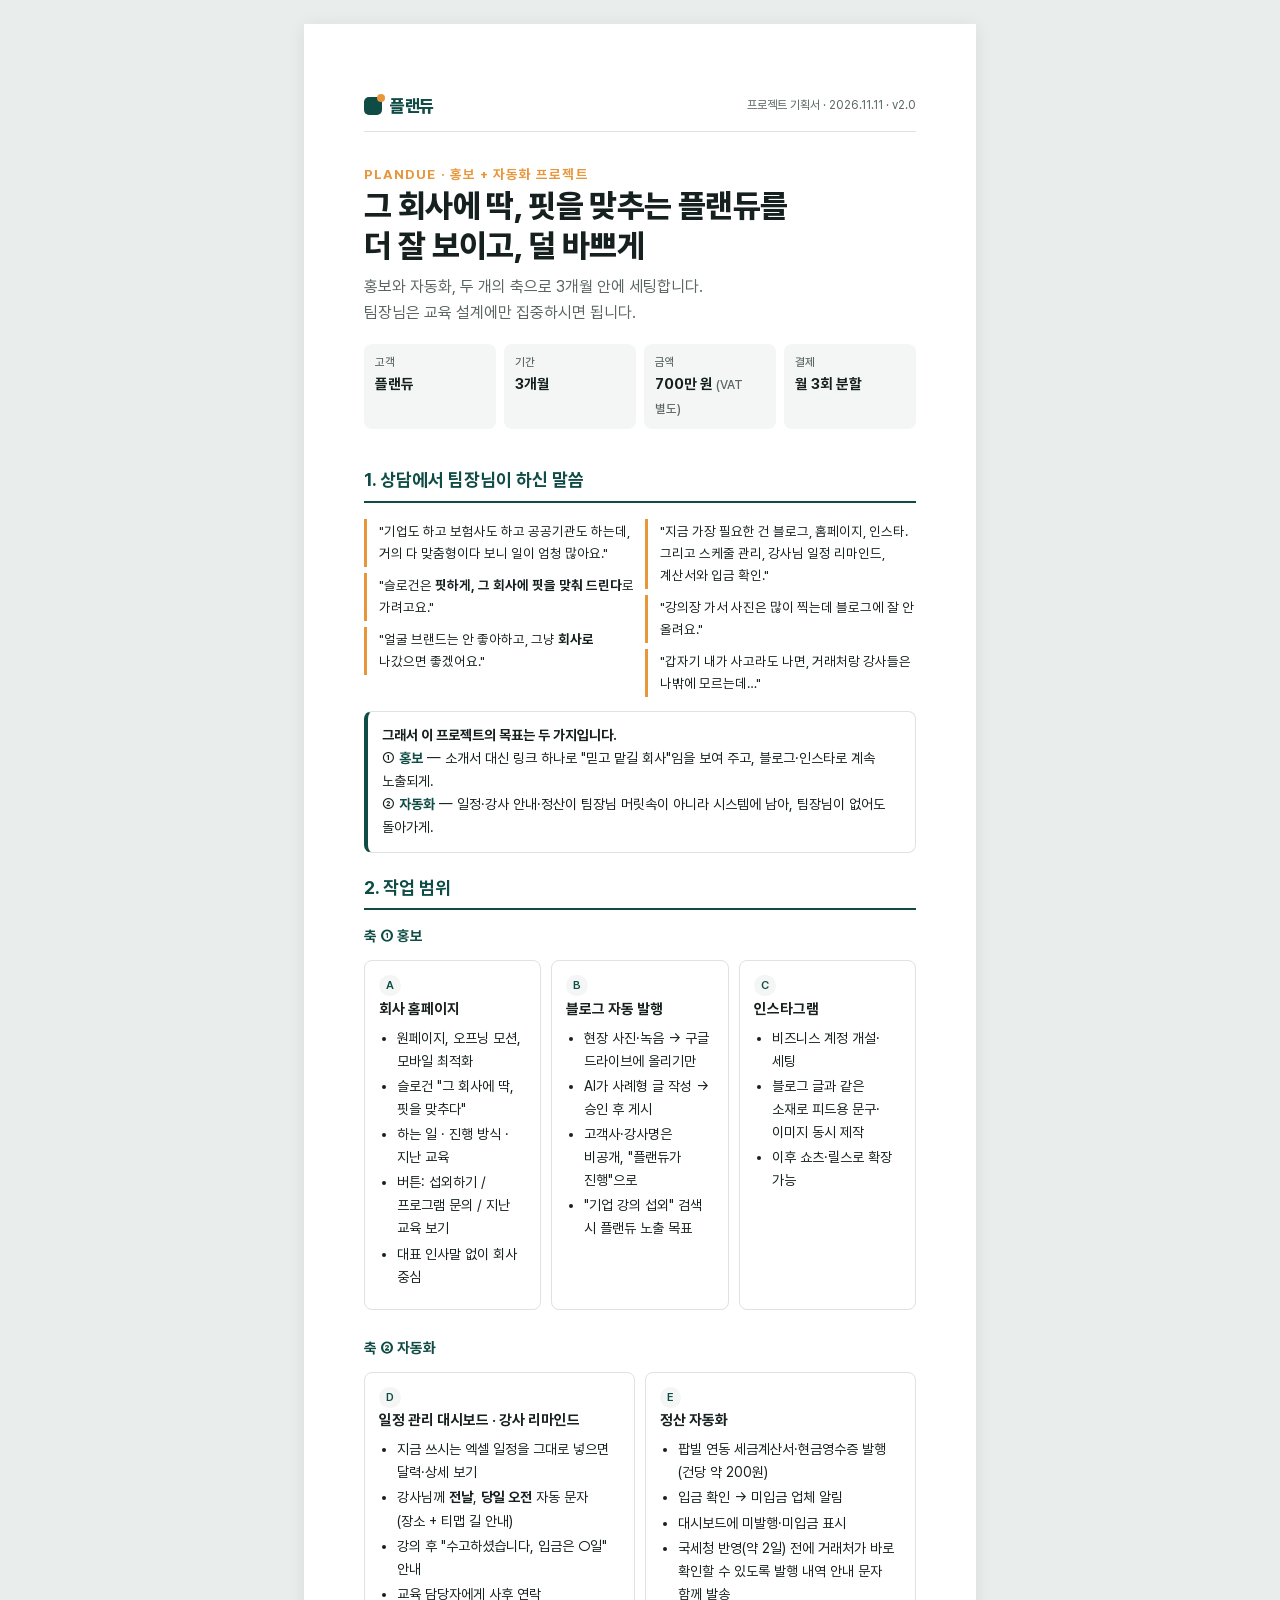
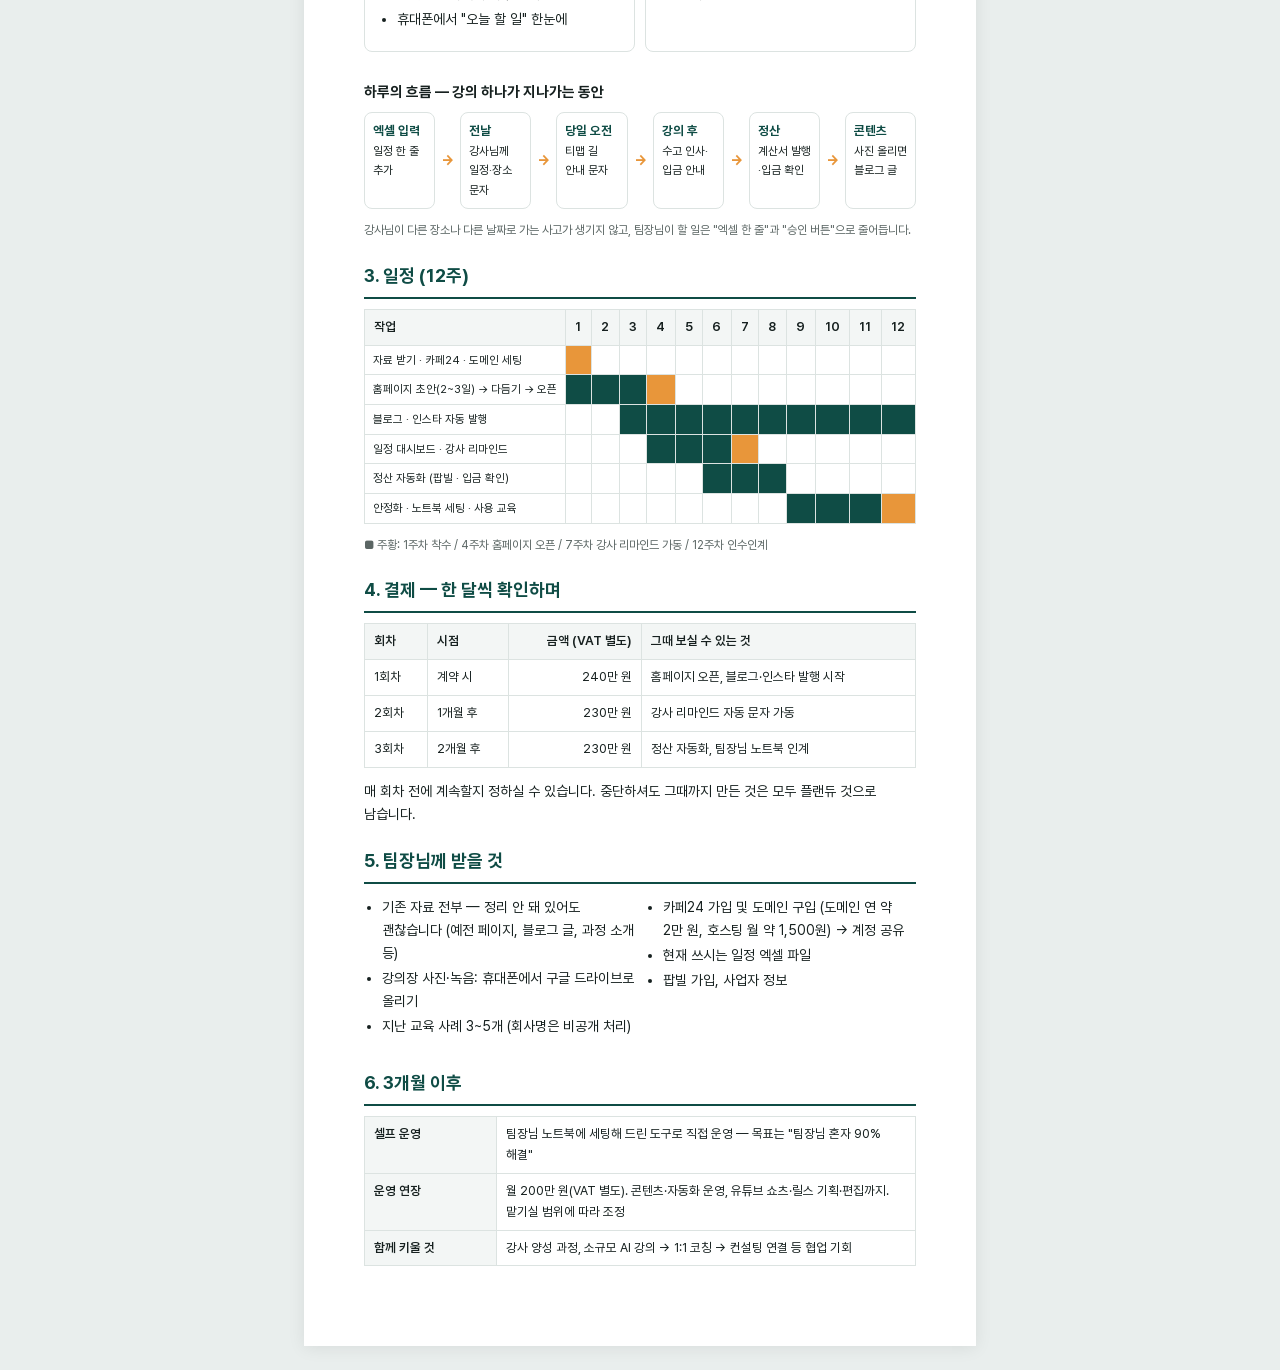
==== commit 73a63965: "플랜듀 시안 v2.1: 실장급 검토 반영, 휴대폰 캡처·오프닝 영상 공유본 - 슬로건을 팀장님 말 그대로 '그 회사에 딱, 핏을 맞추다'로 수정 - 자리표시를 상단 안내 띠 하나로" ====
--- a/plandeu/01_기획서.html
+++ b/plandeu/01_기획서.html
@@ -35,7 +35,7 @@
 
 <section class="cover">
   <div class="kicker">PLANDUE · 홍보 + 자동화 프로젝트</div>
-  <h1>교육에 딱, 핏을 맞추는 회사를<br>더 잘 보이고, 덜 바쁘게</h1>
+  <h1>그 회사에 딱, 핏을 맞추는 플랜듀를<br>더 잘 보이고, 덜 바쁘게</h1>
   <p class="lead">홍보와 자동화, 두 개의 축으로 3개월 안에 세팅합니다.<br>팀장님은 교육 설계에만 집중하시면 됩니다.</p>
   <div class="meta">
     <div><b>고객</b><span>플랜듀</span></div>
@@ -68,7 +68,7 @@
 <div class="axis">축 ① 홍보</div>
 <div class="grid3">
   <div class="box mod"><span class="tag">A</span><h3>회사 홈페이지</h3>
-    <ul><li>원페이지, 오프닝 모션, 모바일 최적화</li><li>슬로건 "교육에 딱, 핏을 맞추다"</li><li>하는 일 · 진행 방식 · 지난 교육</li><li>버튼: 섭외하기 / 프로그램 문의 / 지난 교육 보기</li><li>대표 인사말 없이 회사 중심</li></ul></div>
+    <ul><li>원페이지, 오프닝 모션, 모바일 최적화</li><li>슬로건 "그 회사에 딱, 핏을 맞추다"</li><li>하는 일 · 진행 방식 · 지난 교육</li><li>버튼: 섭외하기 / 프로그램 문의 / 지난 교육 보기</li><li>대표 인사말 없이 회사 중심</li></ul></div>
   <div class="box mod"><span class="tag">B</span><h3>블로그 자동 발행</h3>
     <ul><li>현장 사진·녹음 → 구글 드라이브에 올리기만</li><li>AI가 사례형 글 작성 → 승인 후 게시</li><li>고객사·강사명은 비공개, "플랜듀가 진행"으로</li><li>"기업 강의 섭외" 검색 시 플랜듀 노출 목표</li></ul></div>
   <div class="box mod"><span class="tag">C</span><h3>인스타그램</h3>
